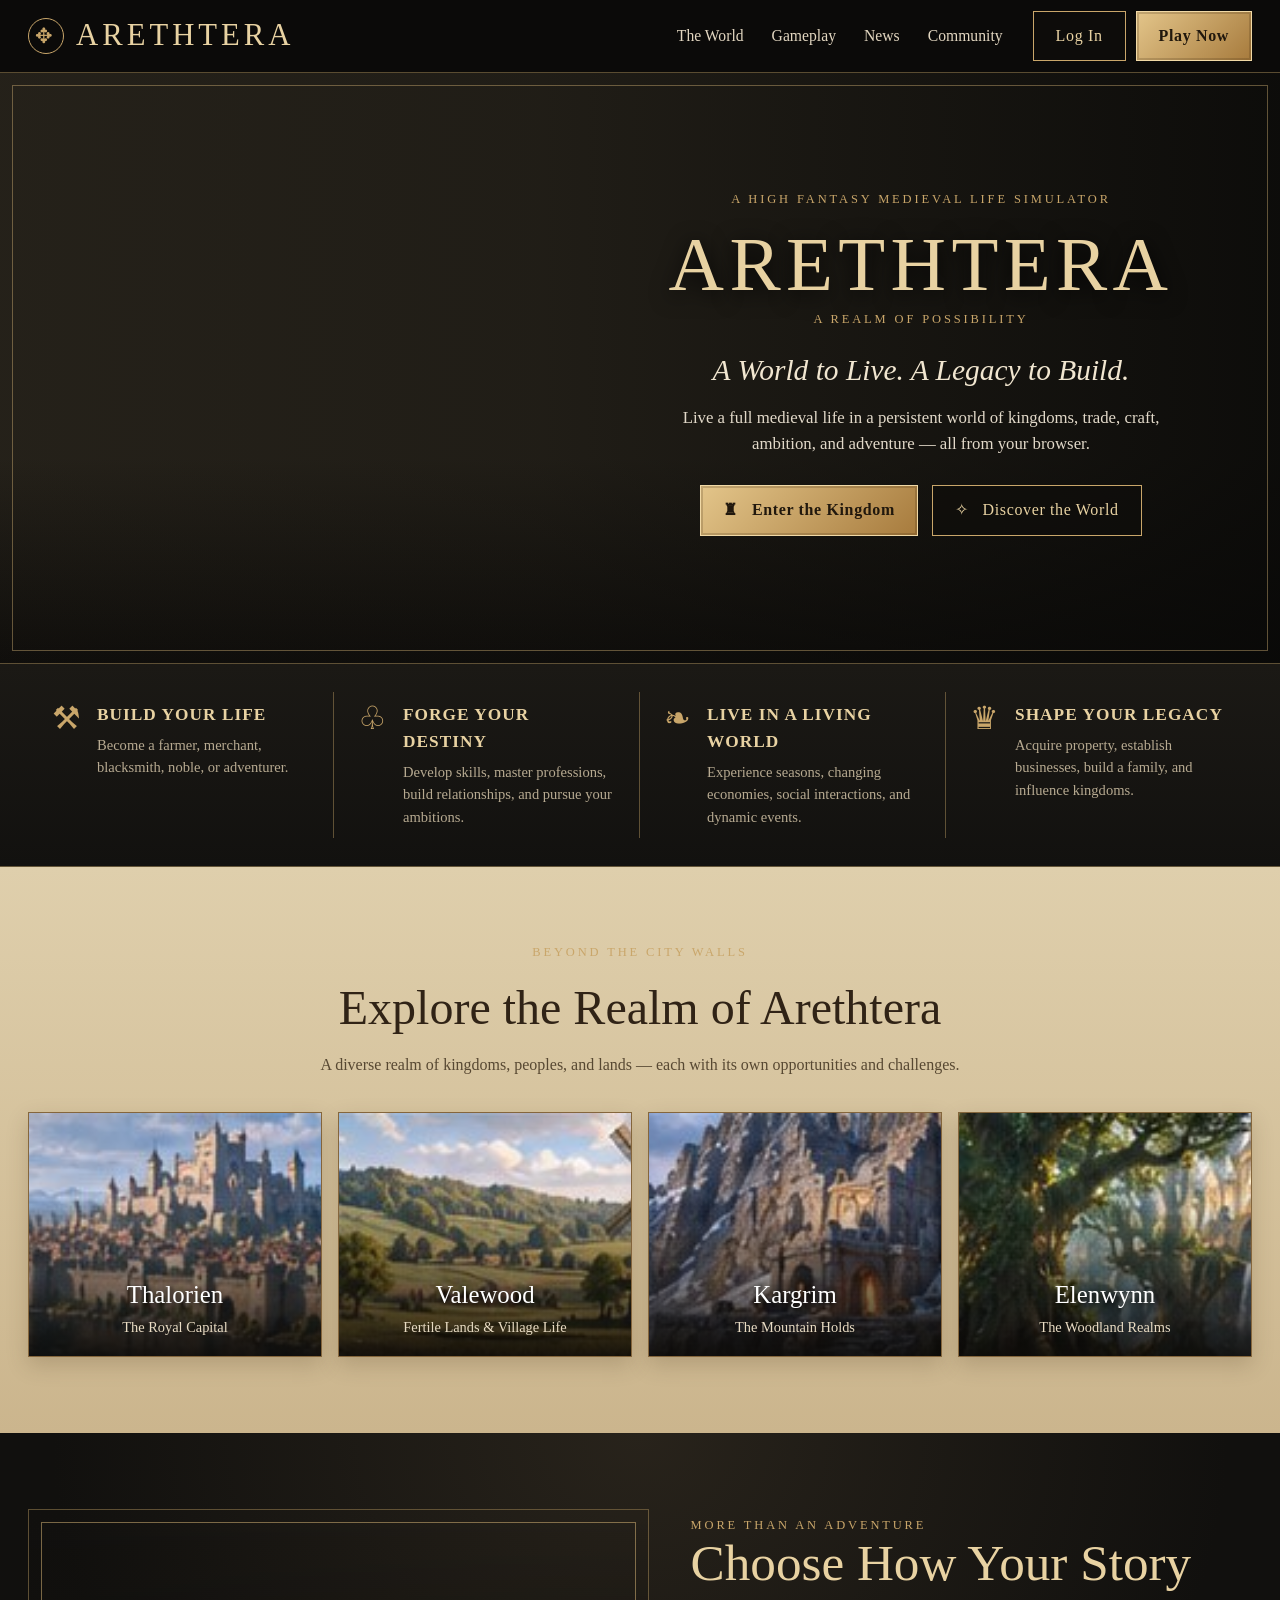
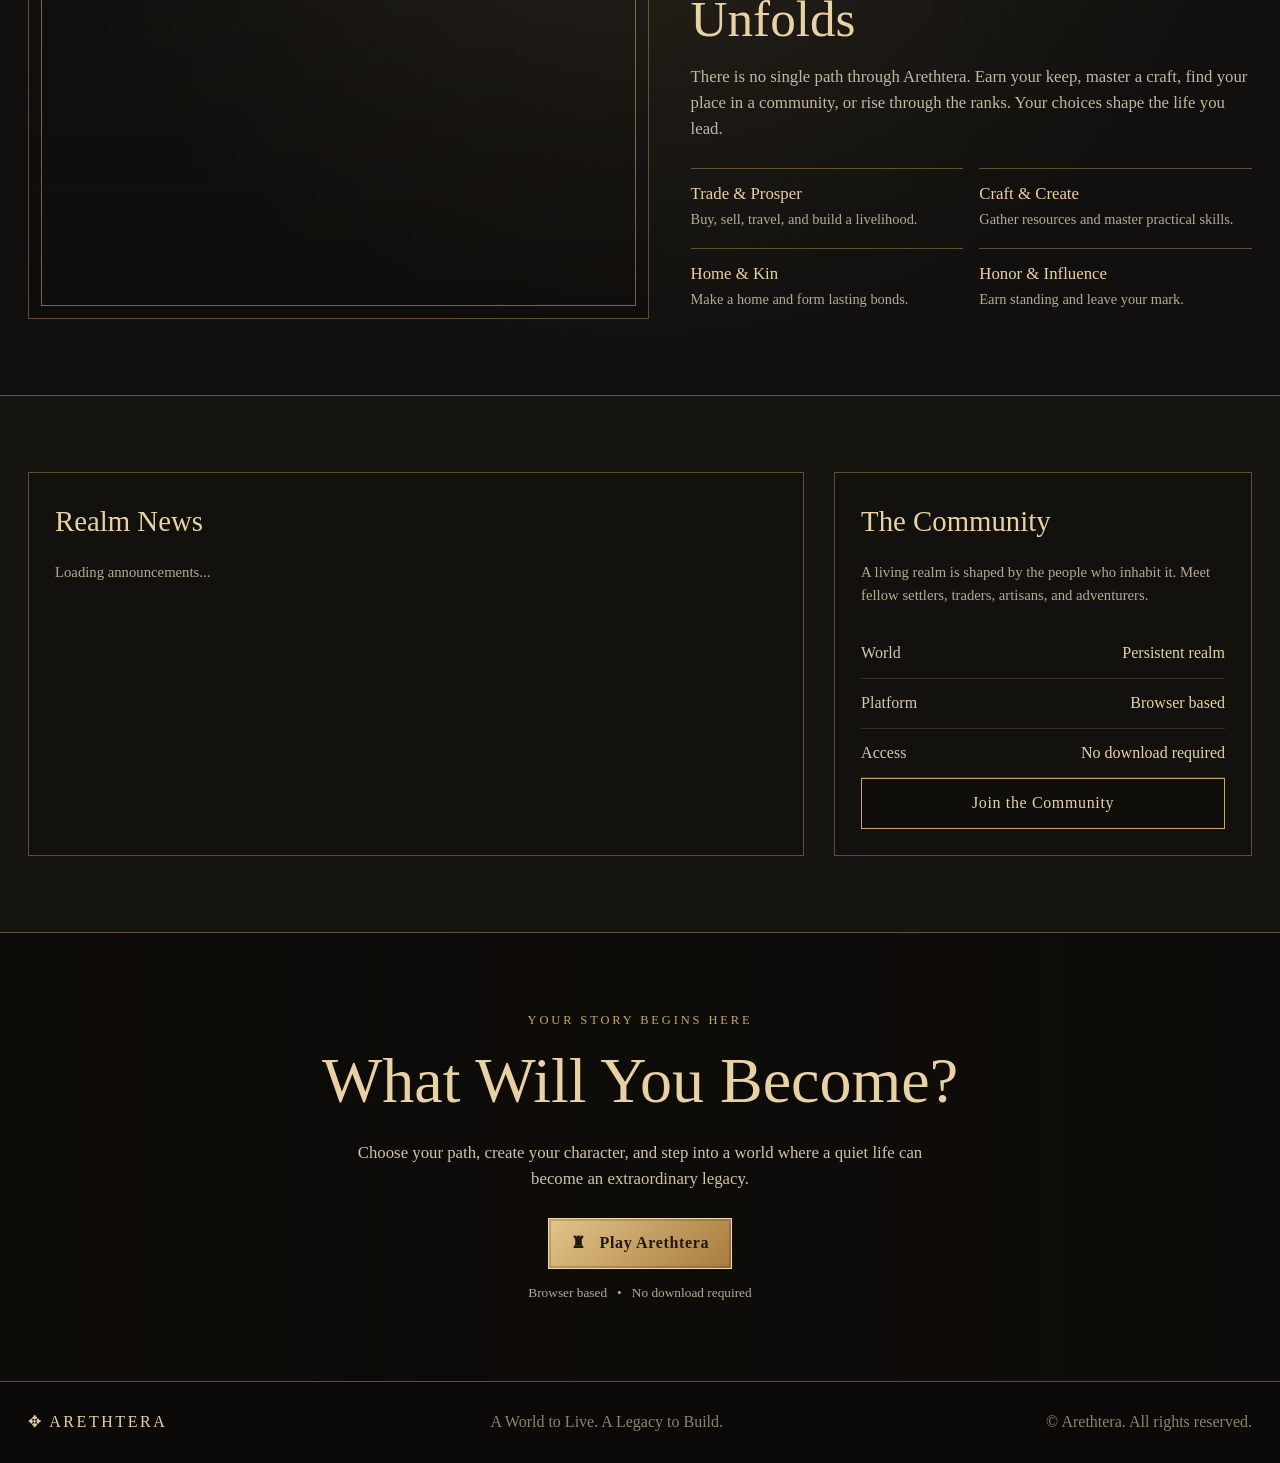
==== index.html @ 7f5cbcd6 "File Seperation" ====
<!doctype html>
<html lang="en">
<head>
<meta charset="utf-8">
<meta name="viewport" content="width=device-width, initial-scale=1">
<meta name="theme-color" content="#11100e">
<meta name="description" content="Arethtera — a high fantasy medieval life simulator. Build a life, forge your destiny, and shape a living realm.">
<link rel="stylesheet" href="css/style.css">
<script src="js/main.js" defer></script>
<title>Arethtera — A World to Live. A Legacy to Build.</title>

</head>
<body>
<header class="site-header">
 <nav class="nav" aria-label="Main navigation">
  <a class="brand" href="#home"><span class="brand-mark">✥</span> Arethtera</a>
  <button class="menu-toggle" id="menuToggle" aria-label="Toggle navigation" aria-expanded="false">☰</button>
  <div class="nav-links" id="navLinks">
   <a href="#world">The World</a><a href="#gameplay">Gameplay</a><a href="#news">News</a><a href="#community">Community</a>
  </div>
  <div class="nav-actions"><a class="btn" href="#journey">Log In</a><a class="btn primary" href="#journey">Play Now</a></div>
 </nav>
</header>

<main>
<section class="hero" id="home">
 <div class="hero-content">
  <div class="eyebrow">A high fantasy medieval life simulator</div>
  <h1>Arethtera</h1>
  <div class="eyebrow">A realm of possibility</div>
  <h2>A World to Live. A Legacy to Build.</h2>
  <p>Live a full medieval life in a persistent world of kingdoms, trade, craft, ambition, and adventure — all from your browser.</p>
  <div class="hero-actions">
   <a class="btn primary" href="#journey">♜ &nbsp; Enter the Kingdom</a>
   <a class="btn" href="#world">✧ &nbsp; Discover the World</a>
  </div>
 </div>
</section>

<section class="pillars" id="gameplay" aria-label="Gameplay pillars">
 <div class="pillar-grid">
  <article class="pillar"><div class="pillar-icon">⚒</div><div><h3>Build Your Life</h3><p>Become a farmer, merchant, blacksmith, noble, or adventurer.</p></div></article>
  <article class="pillar"><div class="pillar-icon">♧</div><div><h3>Forge Your Destiny</h3><p>Develop skills, master professions, build relationships, and pursue your ambitions.</p></div></article>
  <article class="pillar"><div class="pillar-icon">❧</div><div><h3>Live in a Living World</h3><p>Experience seasons, changing economies, social interactions, and dynamic events.</p></div></article>
  <article class="pillar"><div class="pillar-icon">♛</div><div><h3>Shape Your Legacy</h3><p>Acquire property, establish businesses, build a family, and influence kingdoms.</p></div></article>
 </div>
</section>

<section class="section world" id="world">
 <div class="section-inner">
  <div class="section-heading"><div class="eyebrow">Beyond the city walls</div><h2>Explore the Realm of Arethtera</h2><p>A diverse realm of kingdoms, peoples, and lands — each with its own opportunities and challenges.</p></div>
  <div class="region-grid">
   <a class="region" href="#journey"><img src="images/thalorien.png" alt="Castle city among mountains"><div class="region-copy"><h3>Thalorien</h3><p>The Royal Capital</p></div></a>
   <a class="region" href="#journey"><img src="images/valewood.png" alt="Green farmland and village"><div class="region-copy"><h3>Valewood</h3><p>Fertile Lands &amp; Village Life</p></div></a>
   <a class="region" href="#journey"><img src="images/kargrim.png" alt="Mountain settlement"><div class="region-copy"><h3>Kargrim</h3><p>The Mountain Holds</p></div></a>
   <a class="region" href="#journey"><img src="images/elenwynn.png" alt="Ancient woodland realm"><div class="region-copy"><h3>Elenwynn</h3><p>The Woodland Realms</p></div></a>
  </div>
 </div>
</section>

<section class="section life">
 <div class="section-inner life-grid">
  <div class="life-art" role="img" aria-label="A medieval market street"></div>
  <div class="life-copy">
   <div class="eyebrow">More than an adventure</div>
   <h2>Choose How Your Story Unfolds</h2>
   <p>There is no single path through Arethtera. Earn your keep, master a craft, find your place in a community, or rise through the ranks. Your choices shape the life you lead.</p>
   <div class="life-list">
    <div class="life-item"><strong>Trade &amp; Prosper</strong><span>Buy, sell, travel, and build a livelihood.</span></div>
    <div class="life-item"><strong>Craft &amp; Create</strong><span>Gather resources and master practical skills.</span></div>
    <div class="life-item"><strong>Home &amp; Kin</strong><span>Make a home and form lasting bonds.</span></div>
    <div class="life-item"><strong>Honor &amp; Influence</strong><span>Earn standing and leave your mark.</span></div>
   </div>
  </div>
 </div>
</section>

<section class="section news-community" id="news">
 <div class="section-inner news-grid">
  <div class="panel">
   <h2>Realm News</h2>
    <div id="realmNewsFeed">
        <p class="community-note">Loading announcements...</p>
    </div>
  </div>
  <aside class="panel" id="community">
   <h2>The Community</h2>
   <p class="community-note">A living realm is shaped by the people who inhabit it. Meet fellow settlers, traders, artisans, and adventurers.</p>
   <div class="community-stat"><span>World</span><strong>Persistent realm</strong></div>
   <div class="community-stat"><span>Platform</span><strong>Browser based</strong></div>
   <div class="community-stat"><span>Access</span><strong>No download required</strong></div>
   <a class="btn join" href="https://forum.arethtera.com">Join the Community</a>
  </aside>
 </div>
</section>

<section class="cta" id="journey">
 <div class="cta-inner">
  <div class="eyebrow">Your story begins here</div>
  <h2>What Will You Become?</h2>
  <p>Choose your path, create your character, and step into a world where a quiet life can become an extraordinary legacy.</p>
  <button class="btn primary" id="playButton">♜ &nbsp; Play Arethtera</button>
  <small>Browser based &nbsp; • &nbsp; No download required</small>
 </div>
</section>
</main>

<footer><div class="footer-inner"><span class="footer-brand">✥ ARETHTERA</span><span>A World to Live. A Legacy to Build.</span><span>© <span id="year"></span> Arethtera. All rights reserved.</span></div></footer>
<div class="toast" id="toast" role="status" aria-live="polite">The gates are not open just yet. Stay tuned for the realm's launch.</div>


</body>
</html>
---- css/style.css ----
:root{
  --ink:#100f0d;--ink2:#191713;--gold:#c9a66a;--gold2:#e8d2a2;
  --parchment:#e4d2ad;--parchment2:#cbb58a;--muted:#b7aa91;
  --line:rgba(201,166,106,.42);--serif:Georgia,"Times New Roman",serif;
}
*{box-sizing:border-box}
html{scroll-behavior:smooth}
body{margin:0;background:var(--ink);color:#f1e6d0;font-family:var(--serif);line-height:1.55}
a{color:inherit;text-decoration:none}
button{font:inherit}
.site-header{position:sticky;top:0;z-index:20;background:rgba(12,11,10,.96);border-bottom:1px solid var(--line);backdrop-filter:blur(12px)}
.nav{max-width:1320px;margin:auto;min-height:72px;padding:0 28px;display:flex;align-items:center;gap:30px}
.brand{display:flex;align-items:center;gap:12px;margin-right:auto;color:var(--gold2);font-size:clamp(1.35rem,2.4vw,2rem);letter-spacing:.13em;text-transform:uppercase;white-space:nowrap}
.brand-mark{width:36px;height:36px;border:1px solid var(--gold);border-radius:50%;display:grid;place-items:center;color:var(--gold);font-size:1.3rem}
.nav-links{display:flex;align-items:center;gap:28px;color:#e2d6c0;font-size:.98rem}
.nav-links a{transition:color .2s}
.nav-links a:hover{color:var(--gold2)}
.nav-actions{display:flex;gap:10px}
.btn{display:inline-flex;justify-content:center;align-items:center;gap:10px;padding:12px 22px;border:1px solid var(--gold);background:rgba(15,13,10,.7);color:var(--gold2);letter-spacing:.04em;cursor:pointer;transition:transform .2s,background .2s,border-color .2s}
.btn:hover{transform:translateY(-2px);background:#352719;border-color:#f0d49c}
.btn.primary{background:linear-gradient(135deg,#e3c58a,#a77b3d);color:#21180d;border-color:#f1d9a6;font-weight:bold;box-shadow:inset 0 0 0 2px rgba(57,35,14,.2)}
.menu-toggle{display:none;background:none;border:1px solid var(--line);color:var(--gold2);padding:8px 12px}
.hero{min-height:590px;display:flex;align-items:center;position:relative;overflow:hidden;background:
 linear-gradient(90deg,rgba(8,8,7,.08) 0%,rgba(8,8,7,.22) 42%,rgba(8,8,7,.84) 100%),
 linear-gradient(0deg,rgba(9,8,7,.75),transparent 35%),
 url("images/hero-kingdom.png") left center/cover no-repeat,#27231b}
.hero:after{content:"";position:absolute;inset:12px;border:1px solid rgba(215,181,119,.42);pointer-events:none}
.hero-content{position:relative;z-index:1;width:min(590px,48%);margin-left:auto;margin-right:max(5vw,calc((100vw - 1320px)/2));padding:70px 20px 80px;text-align:center}
.eyebrow{color:var(--gold);text-transform:uppercase;letter-spacing:.23em;font-size:.78rem}
.hero h1{font-size:clamp(3rem,6vw,5.7rem);line-height:.98;letter-spacing:.07em;text-transform:uppercase;color:var(--gold2);font-weight:500;margin:18px 0 8px;text-shadow:0 4px 22px #000}
.hero h2{font-size:clamp(1.35rem,2.3vw,2rem);font-style:italic;font-weight:400;margin:18px 0 12px}
.hero p{max-width:540px;margin:0 auto 28px;color:#e2d9c9;font-size:1.05rem}
.hero-actions{display:flex;justify-content:center;gap:14px;flex-wrap:wrap}
.pillars{background:linear-gradient(180deg,#1b1915,#12110f);border-top:1px solid var(--line);border-bottom:1px solid var(--line)}
.pillar-grid{max-width:1320px;margin:auto;display:grid;grid-template-columns:repeat(4,1fr);padding:28px}
.pillar{padding:10px 24px;display:flex;gap:16px;align-items:flex-start;border-right:1px solid var(--line)}
.pillar:last-child{border:0}
.pillar-icon{font-size:2rem;color:var(--gold);line-height:1}
.pillar h3{margin:0 0 5px;color:var(--gold2);font-size:1.08rem;letter-spacing:.06em;text-transform:uppercase}
.pillar p{margin:0;color:var(--muted);font-size:.91rem}
.section{padding:76px 28px}
.section-inner{max-width:1320px;margin:auto}
.section-heading{text-align:center;margin:0 auto 34px}
.section-heading .eyebrow{margin-bottom:8px}
.section-heading h2{font-size:clamp(2rem,4vw,3rem);font-weight:400;margin:0;color:var(--gold2)}
.section-heading p{color:#bdb19b;margin:8px auto 0;max-width:650px}
.world{background:linear-gradient(180deg,#dfcfac,#cbb58d);color:#211b13}
.world .section-heading h2{color:#302316}
.world .section-heading p{color:#574832}
.region-grid{display:grid;grid-template-columns:repeat(4,1fr);gap:16px}
.region{height:245px;position:relative;overflow:hidden;border:1px solid #85663c;box-shadow:0 8px 20px #49361e35;cursor:pointer;background:#342d21}
.region img{width:100%;height:100%;object-fit:cover;transition:transform .45s;display:block}
.region:hover img{transform:scale(1.07)}
.region:after{content:"";position:absolute;inset:35% 0 0;background:linear-gradient(transparent,rgba(12,10,8,.88))}
.region-copy{position:absolute;z-index:1;bottom:17px;left:12px;right:12px;text-align:center;color:#fff}
.region-copy h3{margin:0;font-size:1.55rem;font-weight:400;text-shadow:0 2px 6px #000}
.region-copy p{margin:2px 0 0;font-size:.9rem;color:#e9dcc4}
.life{background:radial-gradient(ellipse at 50% 0,#28231b,#11100e 65%)}
.life-grid{display:grid;grid-template-columns:1.05fr .95fr;gap:42px;align-items:center}
.life-art{min-height:410px;background:linear-gradient(0deg,rgba(10,9,7,.4),transparent),url("images/market.png") center/cover;border:1px solid var(--line);position:relative}
.life-art:after{content:"";position:absolute;inset:12px;border:1px solid rgba(225,190,125,.5)}
.life-copy h2{font-size:clamp(2rem,4vw,3.2rem);font-weight:400;color:var(--gold2);line-height:1.1;margin:0 0 14px}
.life-copy>p{color:#c4b79f;font-size:1.05rem}
.life-list{display:grid;grid-template-columns:1fr 1fr;gap:16px;margin-top:26px}
.life-item{border-top:1px solid var(--line);padding-top:12px}
.life-item strong{display:block;color:var(--gold2);font-size:1.05rem;font-weight:400}
.life-item span{color:var(--muted);font-size:.9rem}
.news-community{background:#171511;border-top:1px solid var(--line);border-bottom:1px solid var(--line)}
.news-grid{display:grid;grid-template-columns:1.3fr .7fr;gap:30px}
.panel{border:1px solid var(--line);padding:26px;background:rgba(0,0,0,.18)}
.panel h2{font-size:1.8rem;font-weight:400;color:var(--gold2);margin:0 0 18px}
.news-item{display:grid;grid-template-columns:92px 1fr auto;gap:16px;align-items:center;padding:15px 0;border-top:1px solid rgba(201,166,106,.2)}
.news-thumb{height:68px;background:linear-gradient(135deg,#5d4a2d,#1d2b2a);display:grid;place-items:center;color:var(--gold2);font-size:1.5rem;border:1px solid var(--line)}
.news-item h3{font-size:1.05rem;font-weight:400;color:#eee0c5;margin:0 0 3px}
.news-item p{font-size:.88rem;color:var(--muted);margin:0}
.news-date{color:#a9946c;font-size:.78rem;white-space:nowrap}
.community-stat{display:flex;justify-content:space-between;border-bottom:1px solid rgba(201,166,106,.2);padding:12px 0;color:#d5c7ac}
.community-stat strong{color:var(--gold2);font-weight:400}
.community-note{color:var(--muted);font-size:.92rem;margin:16px 0 22px}
.join{width:100%}
.cta{padding:78px 28px;background:linear-gradient(90deg,rgba(13,11,8,.92),rgba(13,11,8,.72)),url("assets/hero-kingdom.jpg") center 58%/cover}
.cta-inner{max-width:1000px;margin:auto;text-align:center}
.cta h2{font-size:clamp(2.3rem,5vw,4rem);font-weight:400;color:var(--gold2);margin:0 0 10px}
.cta p{color:#d1c3a8;max-width:620px;margin:0 auto 26px;font-size:1.05rem}
.cta small{display:block;color:#b8a98e;margin-top:14px}
footer{padding:28px;background:#0b0a09;border-top:1px solid var(--line);color:#8f826b}
.footer-inner{max-width:1320px;margin:auto;display:flex;justify-content:space-between;gap:20px;flex-wrap:wrap}
.footer-brand{color:var(--gold2);letter-spacing:.16em}
.toast{position:fixed;bottom:22px;left:50%;transform:translate(-50%,20px);opacity:0;pointer-events:none;background:#e0c38b;color:#1c160e;padding:12px 20px;border:1px solid #fff0c7;box-shadow:0 8px 28px #0008;z-index:50;transition:.25s}
.toast.show{opacity:1;transform:translate(-50%,0)}
@media(max-width:900px){
 .nav{min-height:64px}.menu-toggle{display:block}.nav-links{display:none;position:absolute;top:64px;left:0;right:0;background:#100f0d;padding:20px 28px;flex-direction:column;align-items:flex-start;border-bottom:1px solid var(--line)}
 .nav-links.open{display:flex}.nav-actions .btn:first-child{display:none}
 .hero{min-height:620px;background-position:35% center}.hero-content{width:100%;margin:0;padding:90px 28px 65px;background:linear-gradient(90deg,rgba(9,8,7,.58),rgba(9,8,7,.76))}
 .pillar-grid{grid-template-columns:1fr 1fr}.pillar:nth-child(2){border-right:0}.pillar:nth-child(-n+2){border-bottom:1px solid var(--line);padding-bottom:20px}.pillar:nth-child(n+3){padding-top:20px}
 .region-grid{grid-template-columns:1fr 1fr}.news-grid{grid-template-columns:1fr}
}
@media(max-width:560px){
 .nav{padding:0 16px;gap:12px}.brand{font-size:1.12rem;letter-spacing:.08em}.brand-mark{width:30px;height:30px}
 .nav-actions .btn{padding:9px 12px;font-size:.84rem}
 .hero{min-height:570px}.hero h1{font-size:2.9rem}.hero-actions .btn{width:100%}
 .pillar-grid{grid-template-columns:1fr;padding:16px}.pillar{border-right:0!important;border-bottom:1px solid var(--line)!important;padding:16px 8px!important}.pillar:last-child{border-bottom:0!important}
 .section{padding:55px 18px}.region-grid{grid-template-columns:1fr}.region{height:220px}
 .life-grid{grid-template-columns:1fr;gap:24px}.life-art{min-height:250px}.life-list{grid-template-columns:1fr}
 .panel{padding:18px}.news-item{grid-template-columns:68px 1fr}.news-thumb{height:58px}.news-date{grid-column:2}
 .cta{padding:60px 20px}.footer-inner{flex-direction:column;text-align:center}
}
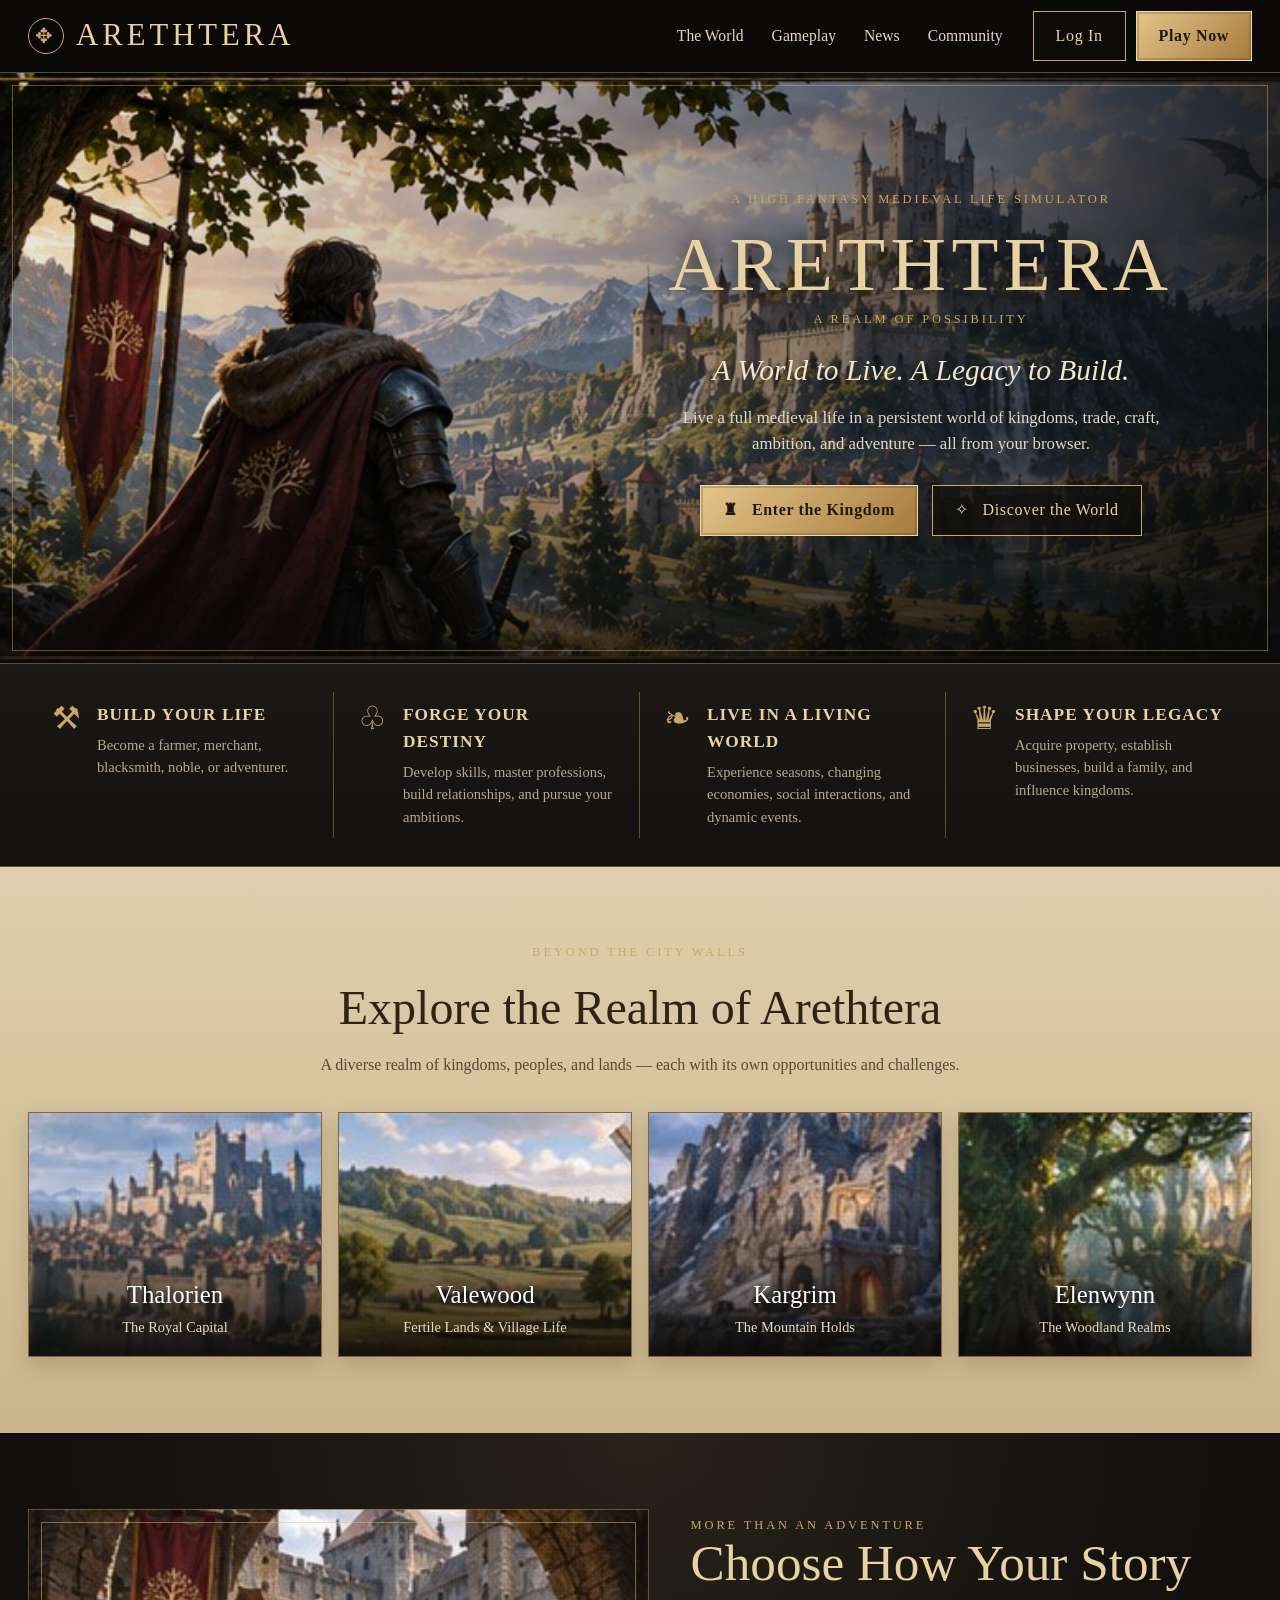
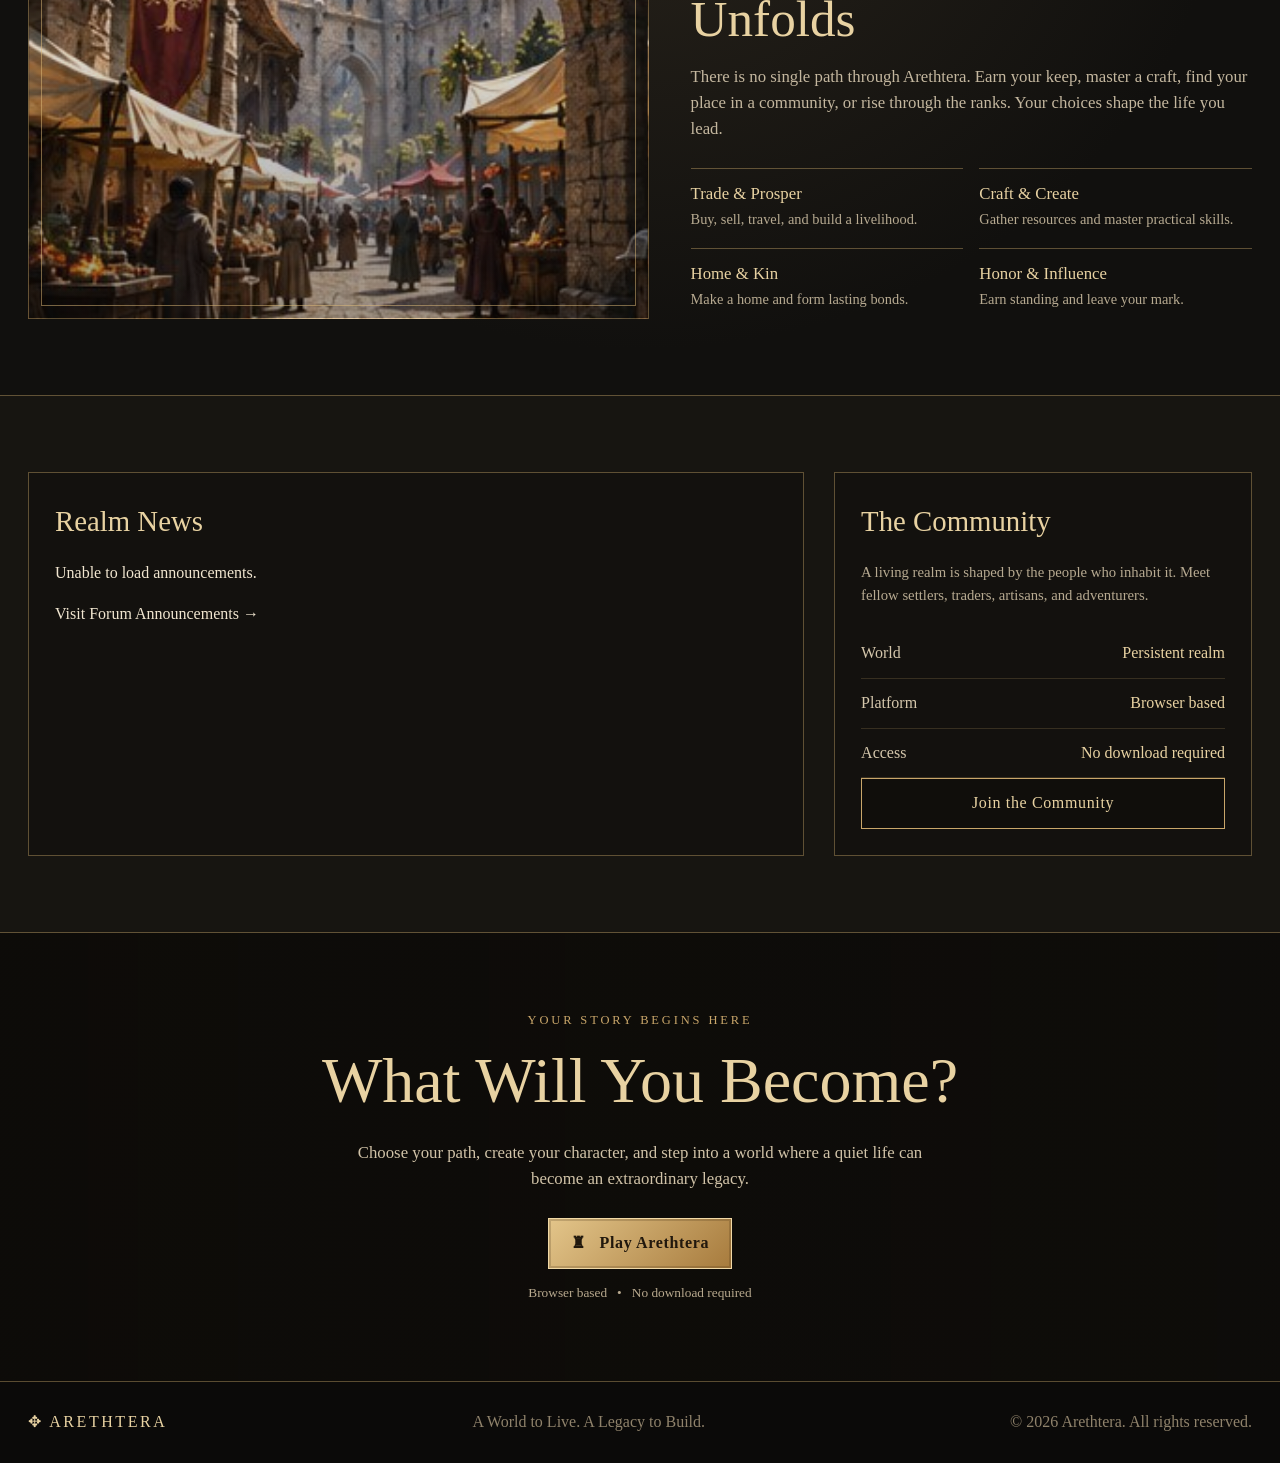
==== commit 484bb55e: "Main Landing Page" ====
--- a/index.html
+++ b/index.html
@@ -7,6 +7,7 @@
 <meta name="description" content="Arethtera — a high fantasy medieval life simulator. Build a life, forge your destiny, and shape a living realm.">
 <link rel="stylesheet" href="css/style.css">
 <script src="js/main.js" defer></script>
+<script src="js/news.js" defer></script>
 <title>Arethtera — A World to Live. A Legacy to Build.</title>
 
 </head>
--- a/css/style.css
+++ b/css/style.css
@@ -23,7 +23,7 @@
 .hero{min-height:590px;display:flex;align-items:center;position:relative;overflow:hidden;background:
  linear-gradient(90deg,rgba(8,8,7,.08) 0%,rgba(8,8,7,.22) 42%,rgba(8,8,7,.84) 100%),
  linear-gradient(0deg,rgba(9,8,7,.75),transparent 35%),
- url("images/hero-kingdom.png") left center/cover no-repeat,#27231b}
+ url("../images/hero-kingdom.png") left center/cover no-repeat,#27231b}
 .hero:after{content:"";position:absolute;inset:12px;border:1px solid rgba(215,181,119,.42);pointer-events:none}
 .hero-content{position:relative;z-index:1;width:min(590px,48%);margin-left:auto;margin-right:max(5vw,calc((100vw - 1320px)/2));padding:70px 20px 80px;text-align:center}
 .eyebrow{color:var(--gold);text-transform:uppercase;letter-spacing:.23em;font-size:.78rem}
@@ -57,7 +57,7 @@
 .region-copy p{margin:2px 0 0;font-size:.9rem;color:#e9dcc4}
 .life{background:radial-gradient(ellipse at 50% 0,#28231b,#11100e 65%)}
 .life-grid{display:grid;grid-template-columns:1.05fr .95fr;gap:42px;align-items:center}
-.life-art{min-height:410px;background:linear-gradient(0deg,rgba(10,9,7,.4),transparent),url("images/market.png") center/cover;border:1px solid var(--line);position:relative}
+.life-art{min-height:410px;background:linear-gradient(0deg,rgba(10,9,7,.4),transparent),url("../images/market.png") center/cover;border:1px solid var(--line);position:relative}
 .life-art:after{content:"";position:absolute;inset:12px;border:1px solid rgba(225,190,125,.5)}
 .life-copy h2{font-size:clamp(2rem,4vw,3.2rem);font-weight:400;color:var(--gold2);line-height:1.1;margin:0 0 14px}
 .life-copy>p{color:#c4b79f;font-size:1.05rem}
@@ -78,7 +78,7 @@
 .community-stat strong{color:var(--gold2);font-weight:400}
 .community-note{color:var(--muted);font-size:.92rem;margin:16px 0 22px}
 .join{width:100%}
-.cta{padding:78px 28px;background:linear-gradient(90deg,rgba(13,11,8,.92),rgba(13,11,8,.72)),url("assets/hero-kingdom.jpg") center 58%/cover}
+.cta{padding:78px 28px;background:linear-gradient(90deg,rgba(13,11,8,.92),rgba(13,11,8,.72)),url("../images/hero-kingdom.jpg") center 58%/cover}
 .cta-inner{max-width:1000px;margin:auto;text-align:center}
 .cta h2{font-size:clamp(2.3rem,5vw,4rem);font-weight:400;color:var(--gold2);margin:0 0 10px}
 .cta p{color:#d1c3a8;max-width:620px;margin:0 auto 26px;font-size:1.05rem}
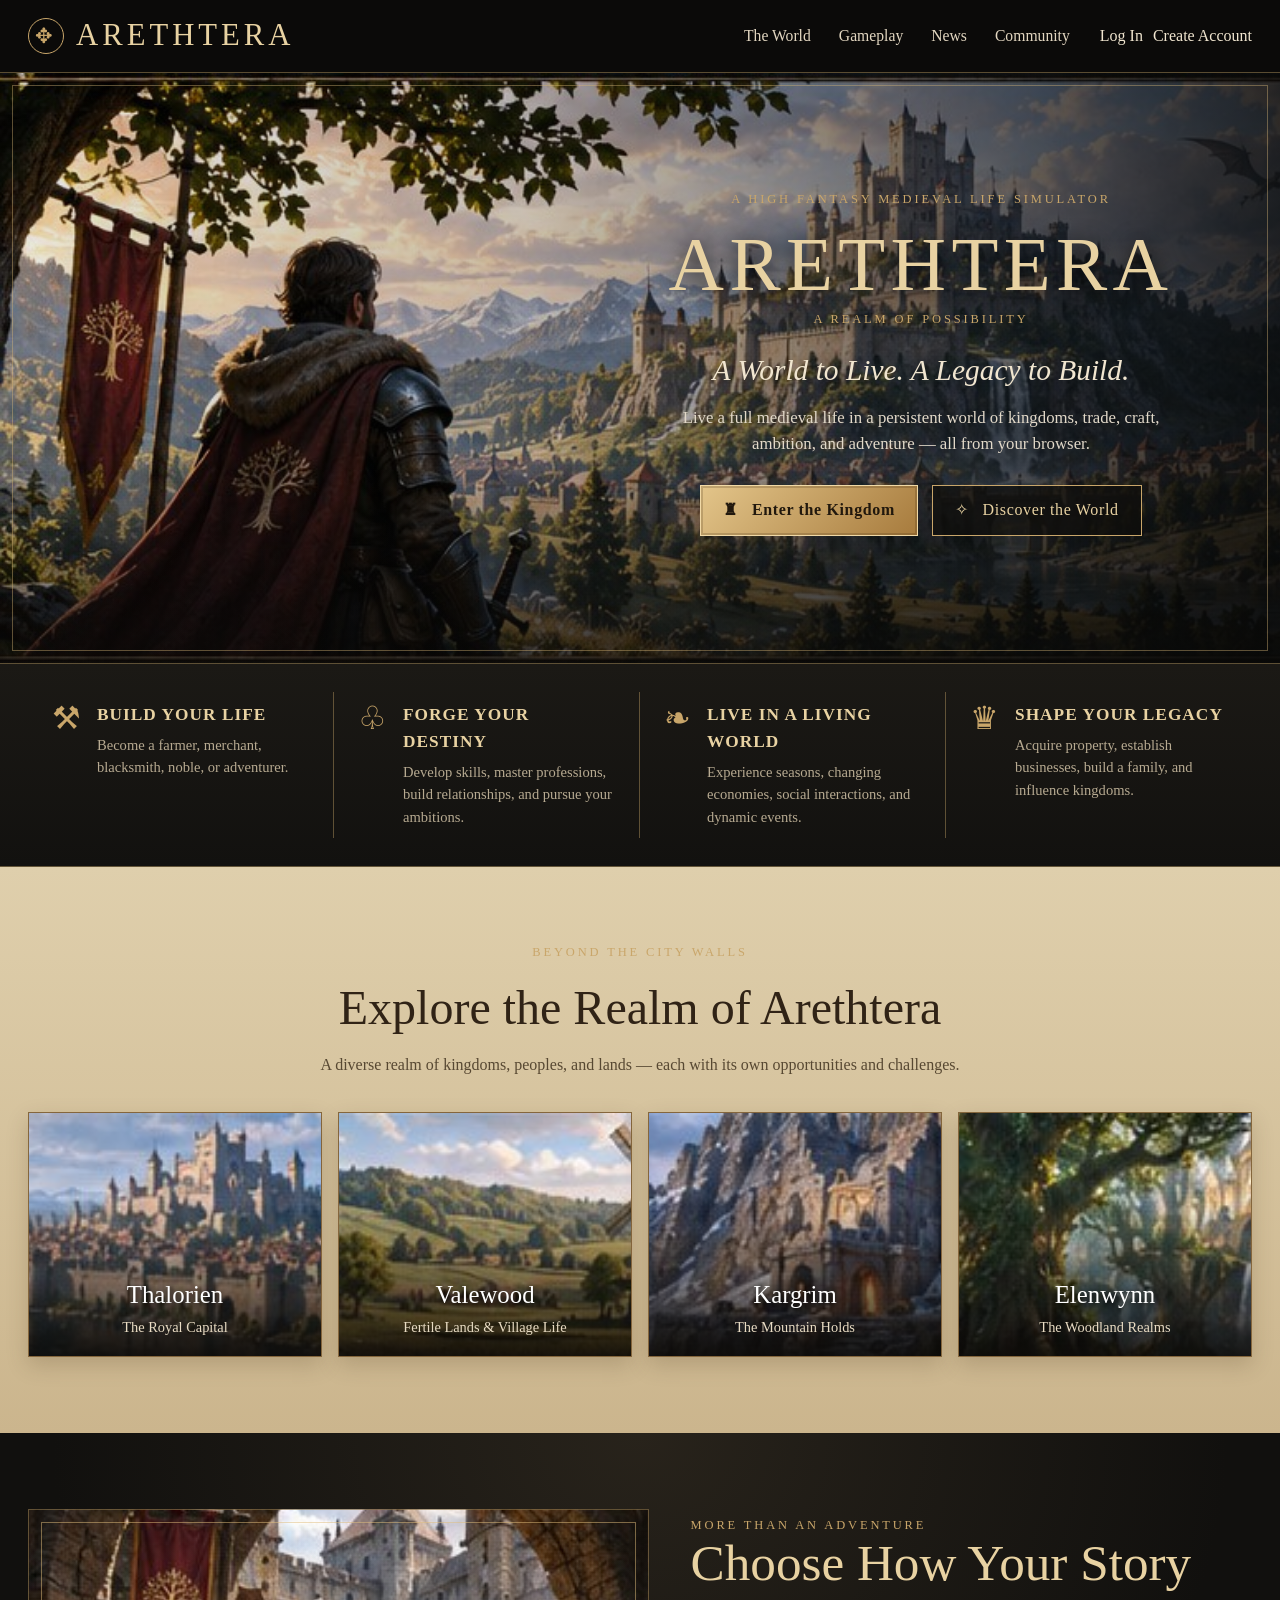
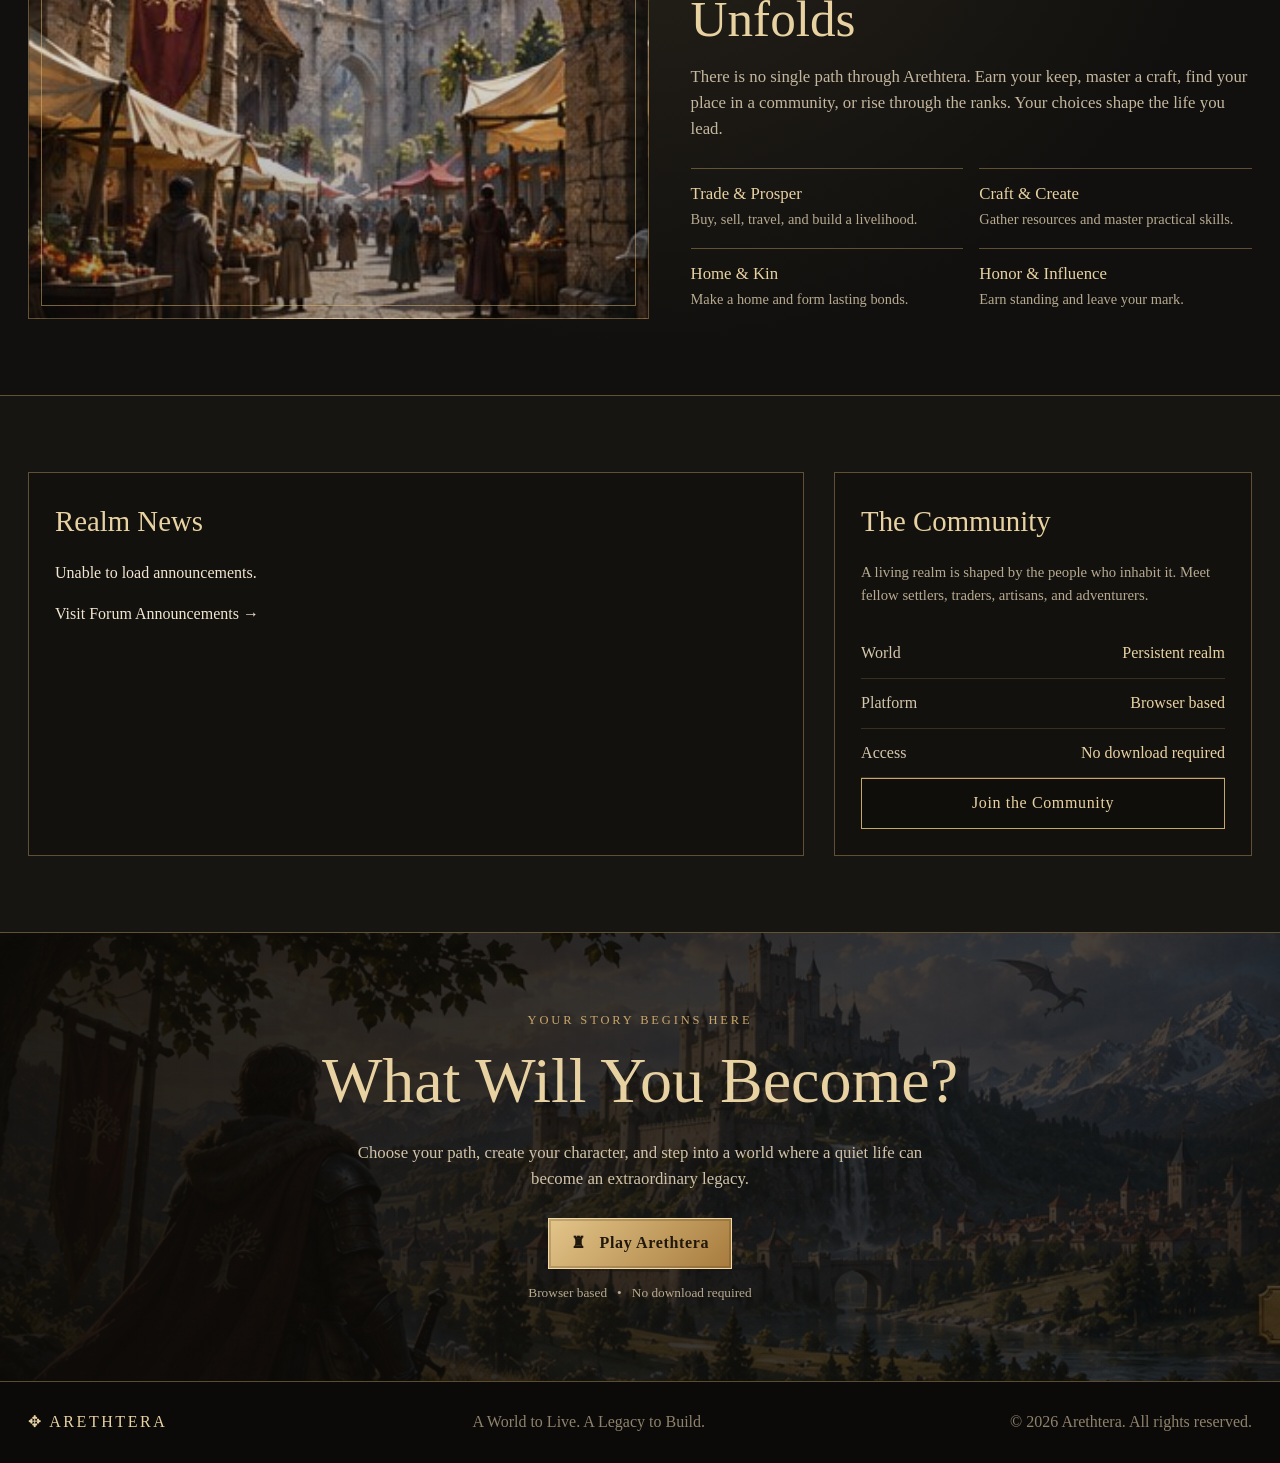
==== commit 67b0f279: "News update" ====
--- a/index.html
+++ b/index.html
@@ -8,6 +8,7 @@
 <link rel="stylesheet" href="css/style.css">
 <script src="js/main.js" defer></script>
 <script src="js/news.js" defer></script>
+<script src="js/account.js" defer></script>
 <title>Arethtera — A World to Live. A Legacy to Build.</title>
 
 </head>
@@ -17,9 +18,12 @@
   <a class="brand" href="#home"><span class="brand-mark">✥</span> Arethtera</a>
   <button class="menu-toggle" id="menuToggle" aria-label="Toggle navigation" aria-expanded="false">☰</button>
   <div class="nav-links" id="navLinks">
-   <a href="#world">The World</a><a href="#gameplay">Gameplay</a><a href="#news">News</a><a href="#community">Community</a>
+   <a href="#world">The World</a><a href="#gameplay">Gameplay</a><a href="#news">News</a><a href="#news">Community</a>
   </div>
-  <div class="nav-actions"><a class="btn" href="#journey">Log In</a><a class="btn primary" href="#journey">Play Now</a></div>
+  <div class="nav-actions" id="accountArea">
+    <a class="btn" href="https://forum.arethtera.com/login">Log In</a>
+    <a class="btn primary" href="#journey">Play Now</a>
+  </div>
  </nav>
 </header>
 
--- a/css/style.css
+++ b/css/style.css
@@ -78,7 +78,7 @@
 .community-stat strong{color:var(--gold2);font-weight:400}
 .community-note{color:var(--muted);font-size:.92rem;margin:16px 0 22px}
 .join{width:100%}
-.cta{padding:78px 28px;background:linear-gradient(90deg,rgba(13,11,8,.92),rgba(13,11,8,.72)),url("../images/hero-kingdom.jpg") center 58%/cover}
+.cta{padding:78px 28px;background:linear-gradient(90deg,rgba(13,11,8,.92),rgba(13,11,8,.72)),url("../images/hero-kingdom.png") center 58%/cover}
 .cta-inner{max-width:1000px;margin:auto;text-align:center}
 .cta h2{font-size:clamp(2.3rem,5vw,4rem);font-weight:400;color:var(--gold2);margin:0 0 10px}
 .cta p{color:#d1c3a8;max-width:620px;margin:0 auto 26px;font-size:1.05rem}
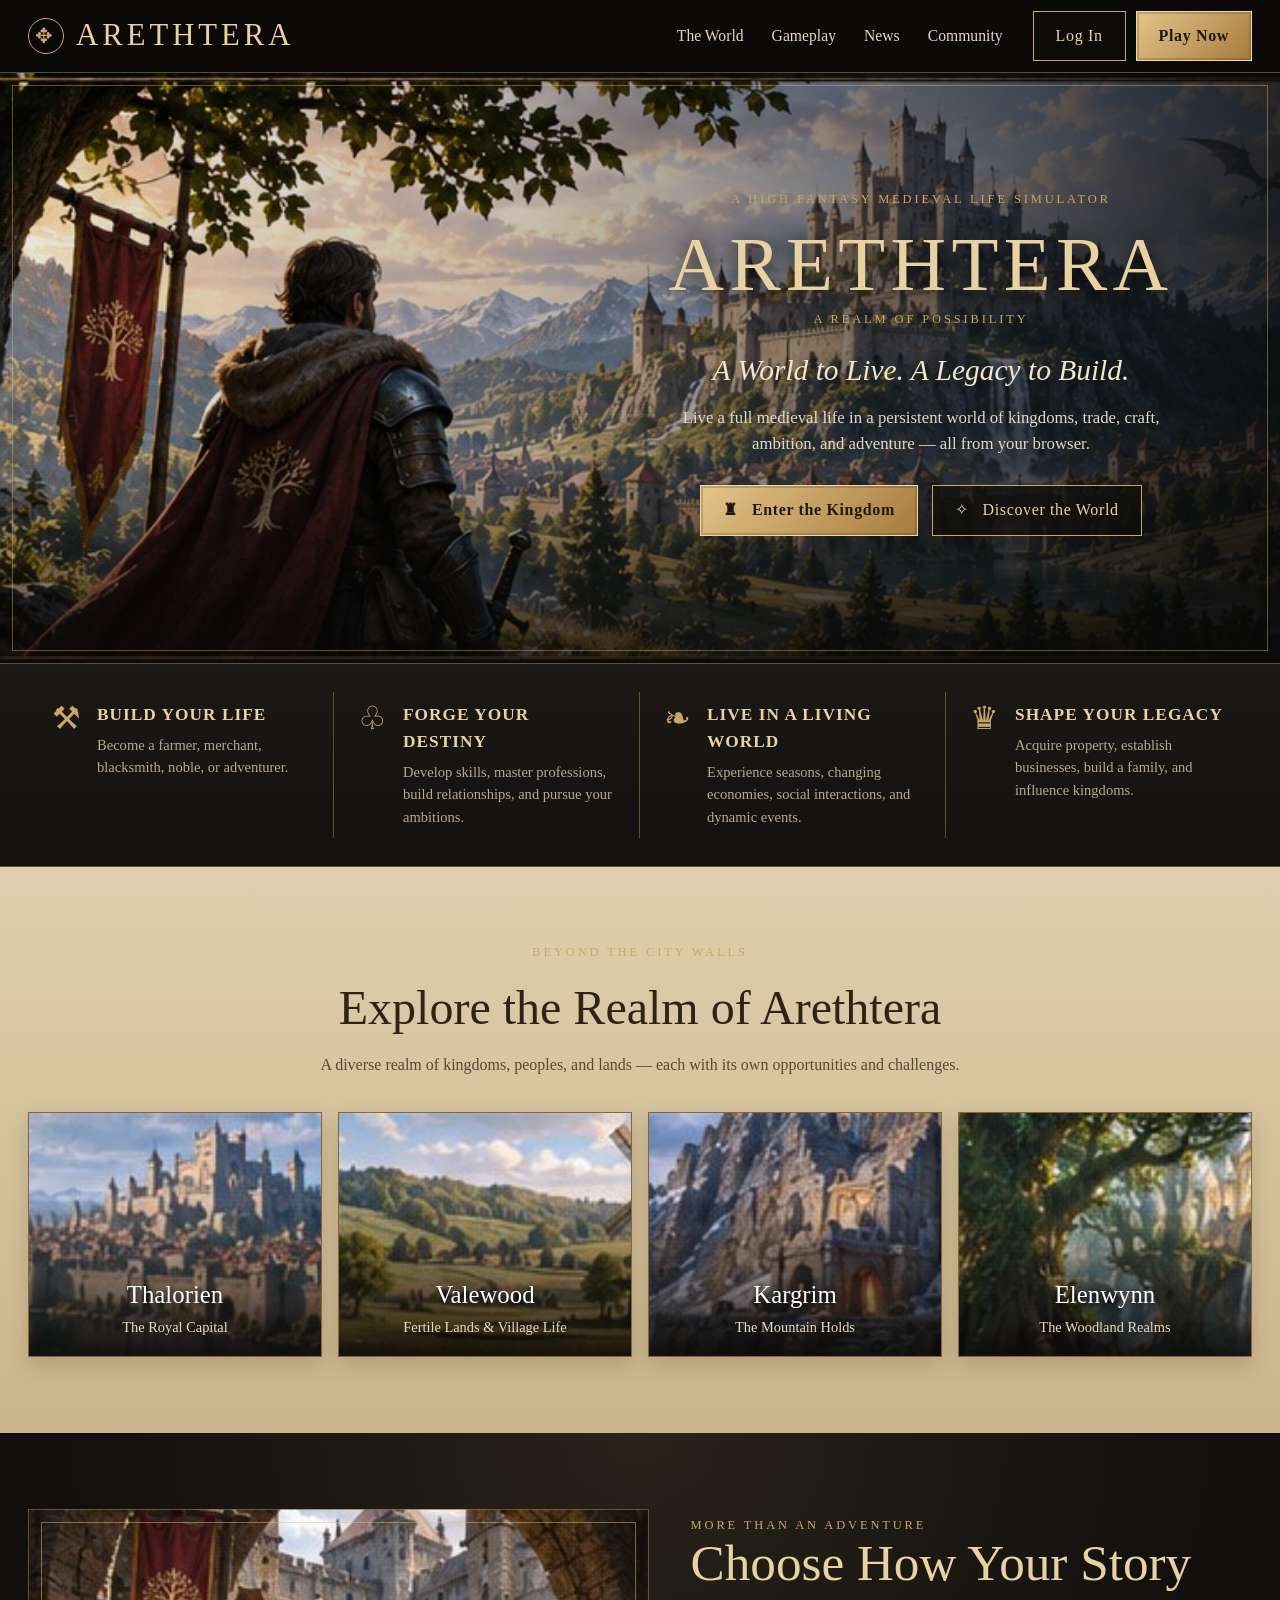
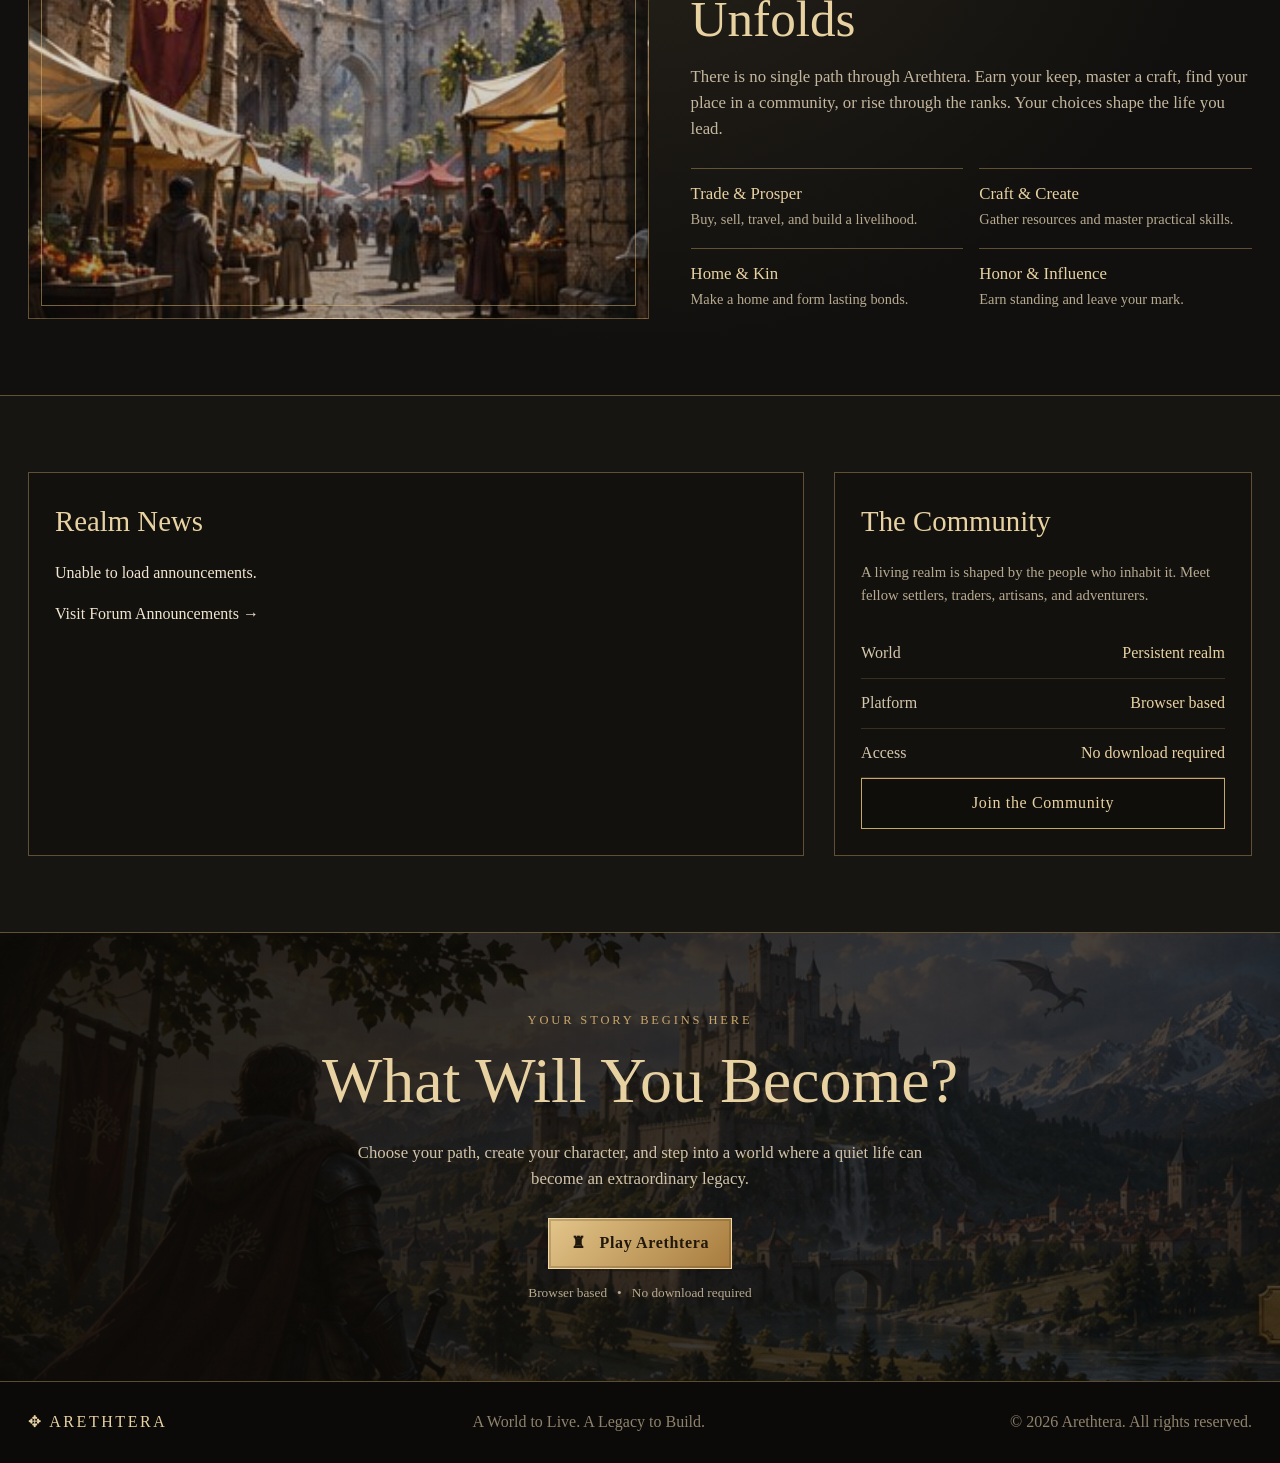
==== commit 1ecd220b: "Log In Function" ====
(no text change in the page or its own stylesheets)
